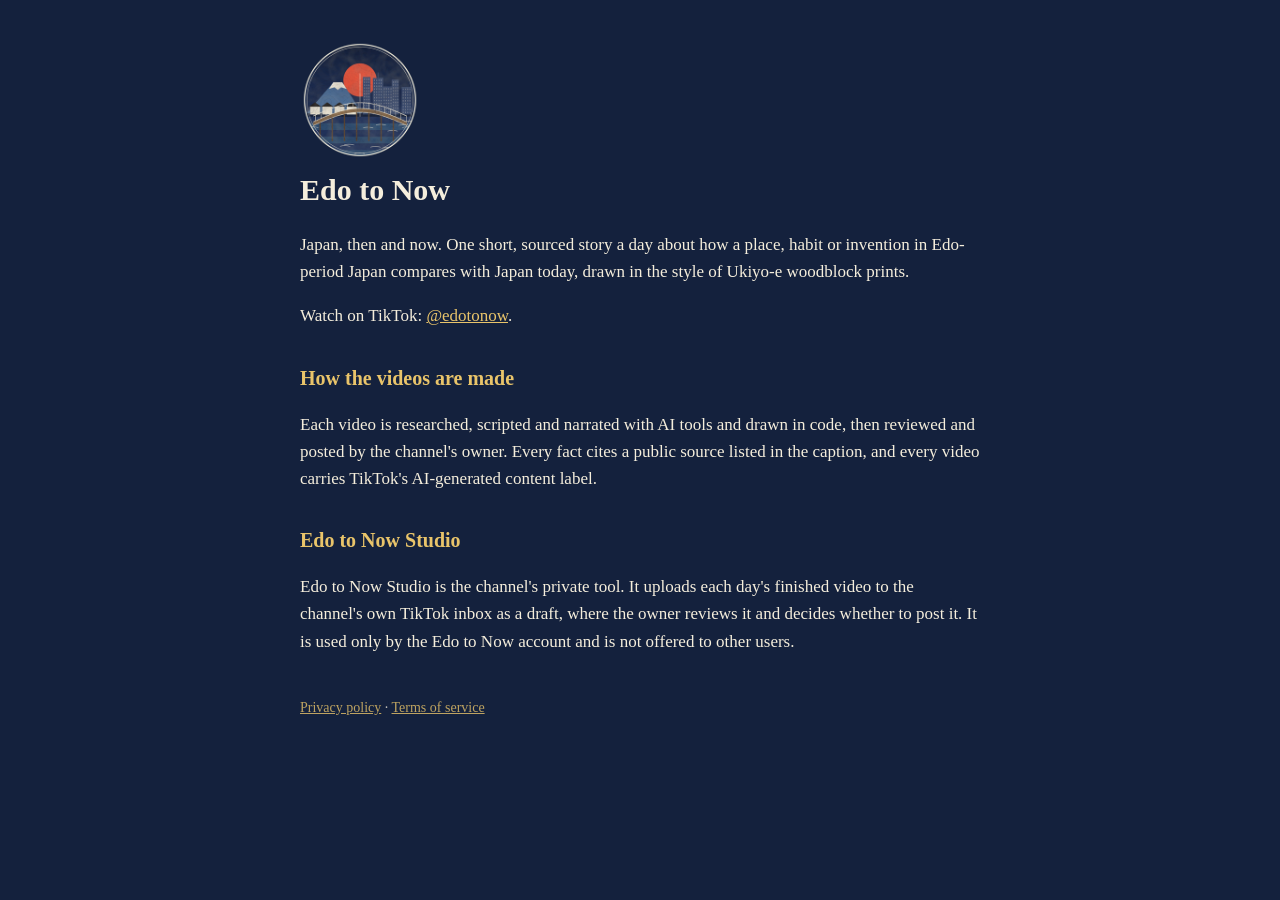
==== index.html @ 1713e7cc "Add the Edo to Now site: home, privacy, terms and TikTok callback page Co-Authored-By: Claude Opus 5" ====
<!doctype html><html lang="en"><head><meta charset="utf-8"><meta name="viewport" content="width=device-width,initial-scale=1">
<title>Edo to Now</title><link rel="stylesheet" href="style.css"></head><body><main>
<img class="logo" src="profile.png" alt="Edo to Now">
<h1>Edo to Now</h1>
<p>Japan, then and now. One short, sourced story a day about how a place, habit or invention in Edo-period
Japan compares with Japan today, drawn in the style of Ukiyo-e woodblock prints.</p>
<p>Watch on TikTok: <a href="https://www.tiktok.com/@edotonow">@edotonow</a>.</p>
<h2>How the videos are made</h2>
<p>Each video is researched, scripted and narrated with AI tools and drawn in code, then reviewed and posted by
the channel's owner. Every fact cites a public source listed in the caption, and every video carries TikTok's
AI-generated content label.</p>
<h2>Edo to Now Studio</h2>
<p>Edo to Now Studio is the channel's private tool. It uploads each day's finished video to the channel's own
TikTok inbox as a draft, where the owner reviews it and decides whether to post it. It is used only by the
Edo to Now account and is not offered to other users.</p>
<footer><a href="privacy.html">Privacy policy</a> · <a href="terms.html">Terms of service</a></footer>
</main></body></html>
---- style.css ----
body{margin:0;background:#14213D;color:#F5EEDC;font:17px/1.6 Georgia,serif}
main{max-width:680px;margin:0 auto;padding:40px 22px}
h1{font-size:30px;margin:.2em 0}h2{font-size:20px;margin-top:1.6em;color:#E9C46A}
a{color:#E9C46A}img.logo{width:120px;height:120px;border-radius:50%;display:block}
.code{background:#F5EEDC;color:#14213D;padding:14px;border-radius:6px;font:16px monospace;word-break:break-all}
button{background:#E8553C;color:#fff;border:0;border-radius:6px;padding:12px 18px;font-size:16px;margin-top:12px}
footer{margin-top:3em;font-size:14px;opacity:.8}
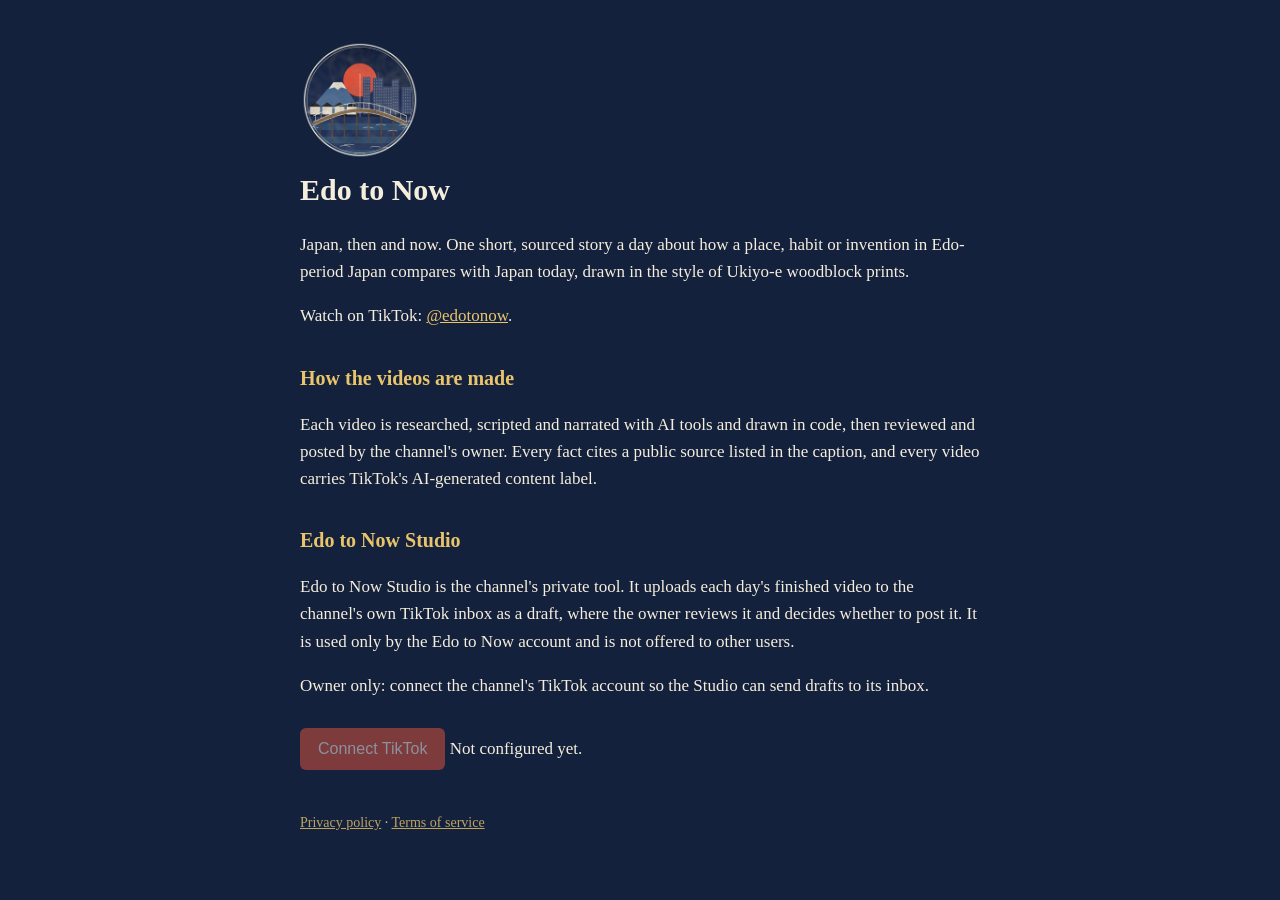
==== commit 98ff8329: "Add a Connect TikTok button for the owner, with a state check on the callback Co-Authored-By: Claude" ====
--- a/index.html
+++ b/index.html
@@ -13,5 +13,8 @@
 <p>Edo to Now Studio is the channel's private tool. It uploads each day's finished video to the channel's own
 TikTok inbox as a draft, where the owner reviews it and decides whether to post it. It is used only by the
 Edo to Now account and is not offered to other users.</p>
+<p>Owner only: connect the channel's TikTok account so the Studio can send drafts to its inbox.</p>
+<button id="connect">Connect TikTok</button> <span id="connect-note"></span>
+<script src="connect.js"></script>
 <footer><a href="privacy.html">Privacy policy</a> · <a href="terms.html">Terms of service</a></footer>
 </main></body></html>
--- a/style.css
+++ b/style.css
@@ -3,5 +3,6 @@
 h1{font-size:30px;margin:.2em 0}h2{font-size:20px;margin-top:1.6em;color:#E9C46A}
 a{color:#E9C46A}img.logo{width:120px;height:120px;border-radius:50%;display:block}
 .code{background:#F5EEDC;color:#14213D;padding:14px;border-radius:6px;font:16px monospace;word-break:break-all}
-button{background:#E8553C;color:#fff;border:0;border-radius:6px;padding:12px 18px;font-size:16px;margin-top:12px}
+button{cursor:pointer;background:#E8553C;color:#fff;border:0;border-radius:6px;padding:12px 18px;font-size:16px;margin-top:12px}
 footer{margin-top:3em;font-size:14px;opacity:.8}
+button:disabled{opacity:.5;cursor:default}
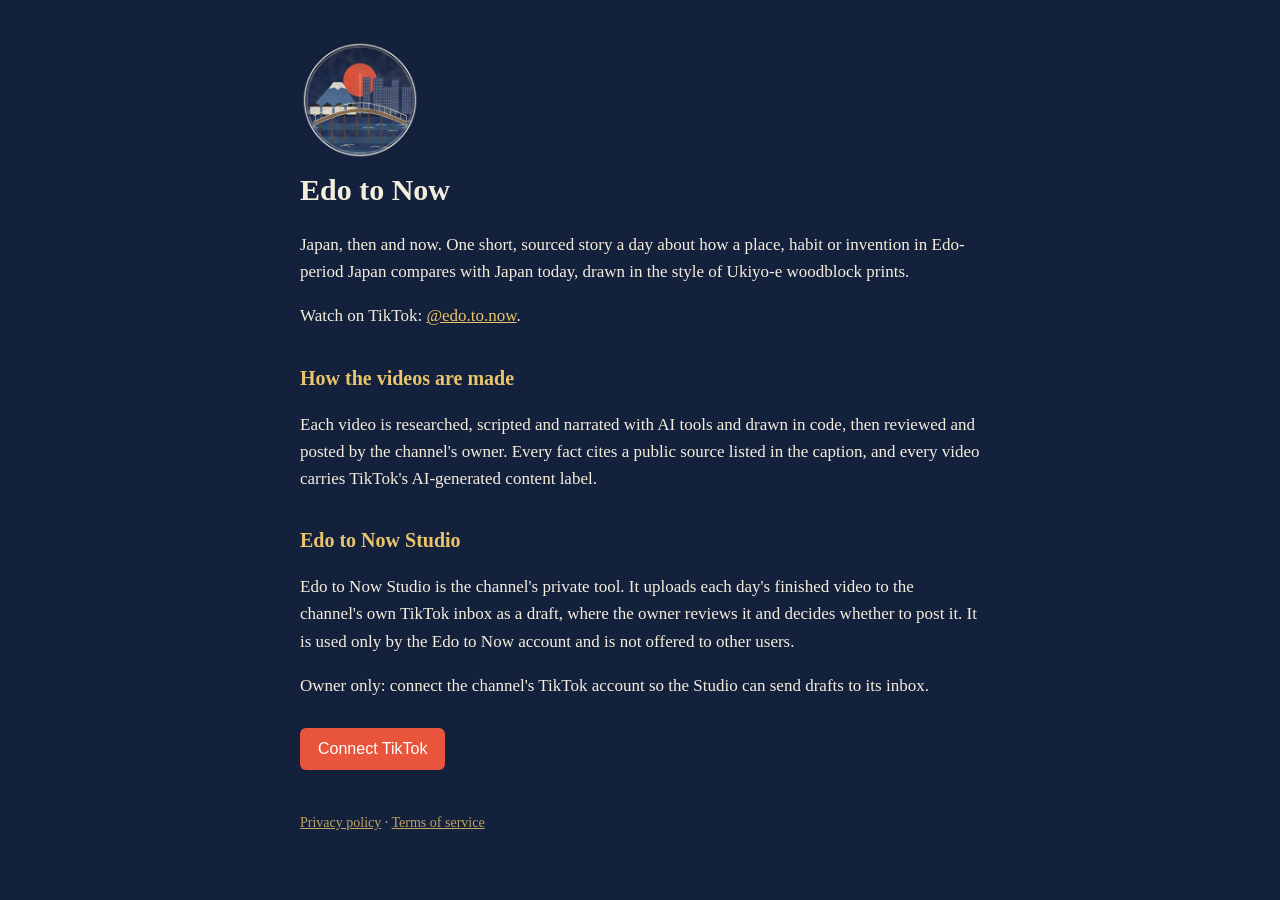
==== commit 044c042f: "Link the real TikTok handle @edo.to.now Co-Authored-By: Claude Opus 5.5 <noreply@anthropic.com> Clau" ====
--- a/index.html
+++ b/index.html
@@ -4,7 +4,7 @@
 <h1>Edo to Now</h1>
 <p>Japan, then and now. One short, sourced story a day about how a place, habit or invention in Edo-period
 Japan compares with Japan today, drawn in the style of Ukiyo-e woodblock prints.</p>
-<p>Watch on TikTok: <a href="https://www.tiktok.com/@edotonow">@edotonow</a>.</p>
+<p>Watch on TikTok: <a href="https://www.tiktok.com/@edo.to.now">@edo.to.now</a>.</p>
 <h2>How the videos are made</h2>
 <p>Each video is researched, scripted and narrated with AI tools and drawn in code, then reviewed and posted by
 the channel's owner. Every fact cites a public source listed in the caption, and every video carries TikTok's
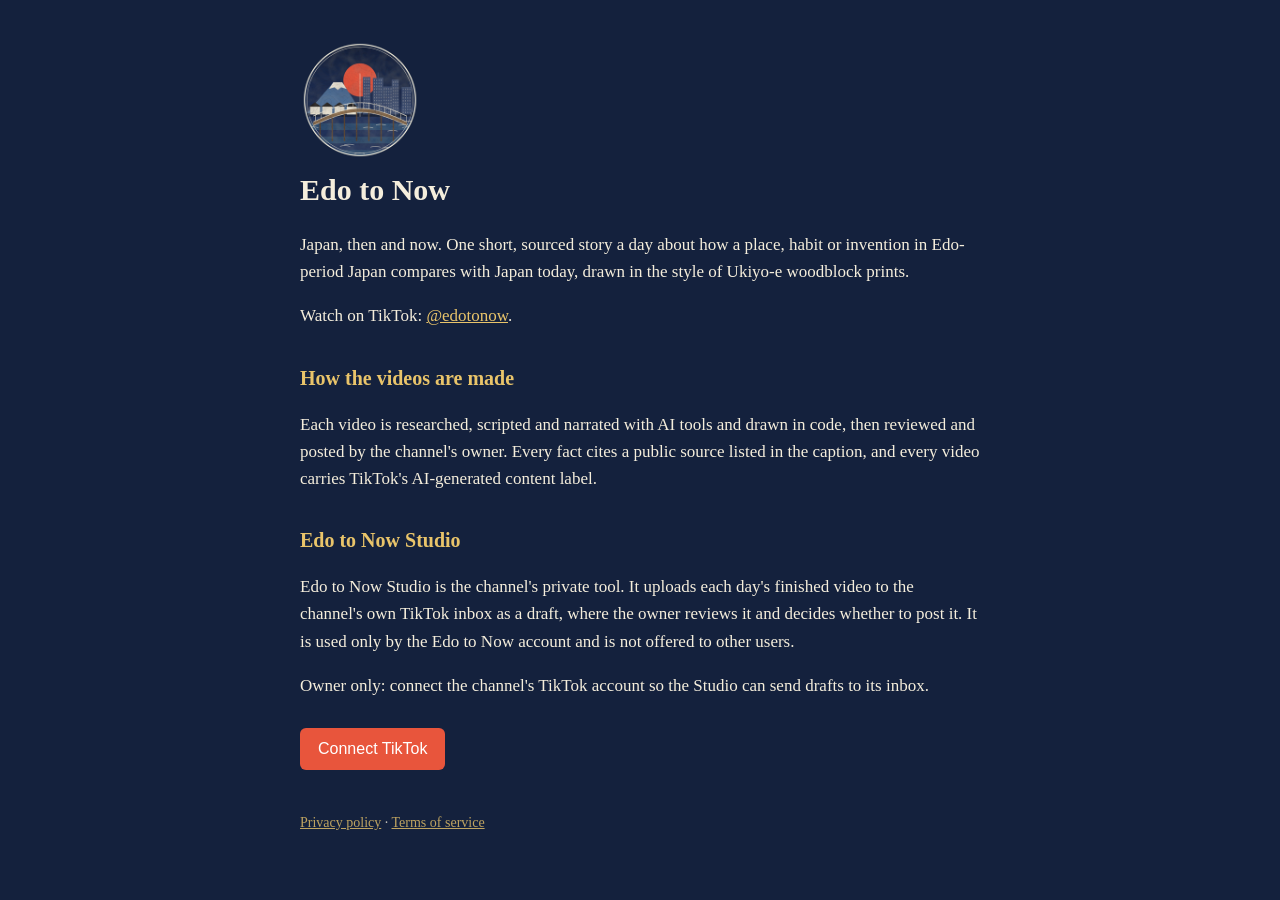
==== commit 4ab004f9: "Link @edotonow again: the TikTok username was changed to it Co-Authored-By: Claude Opus 5.5 <noreply" ====
--- a/index.html
+++ b/index.html
@@ -4,7 +4,7 @@
 <h1>Edo to Now</h1>
 <p>Japan, then and now. One short, sourced story a day about how a place, habit or invention in Edo-period
 Japan compares with Japan today, drawn in the style of Ukiyo-e woodblock prints.</p>
-<p>Watch on TikTok: <a href="https://www.tiktok.com/@edo.to.now">@edo.to.now</a>.</p>
+<p>Watch on TikTok: <a href="https://www.tiktok.com/@edotonow">@edotonow</a>.</p>
 <h2>How the videos are made</h2>
 <p>Each video is researched, scripted and narrated with AI tools and drawn in code, then reviewed and posted by
 the channel's owner. Every fact cites a public source listed in the caption, and every video carries TikTok's
